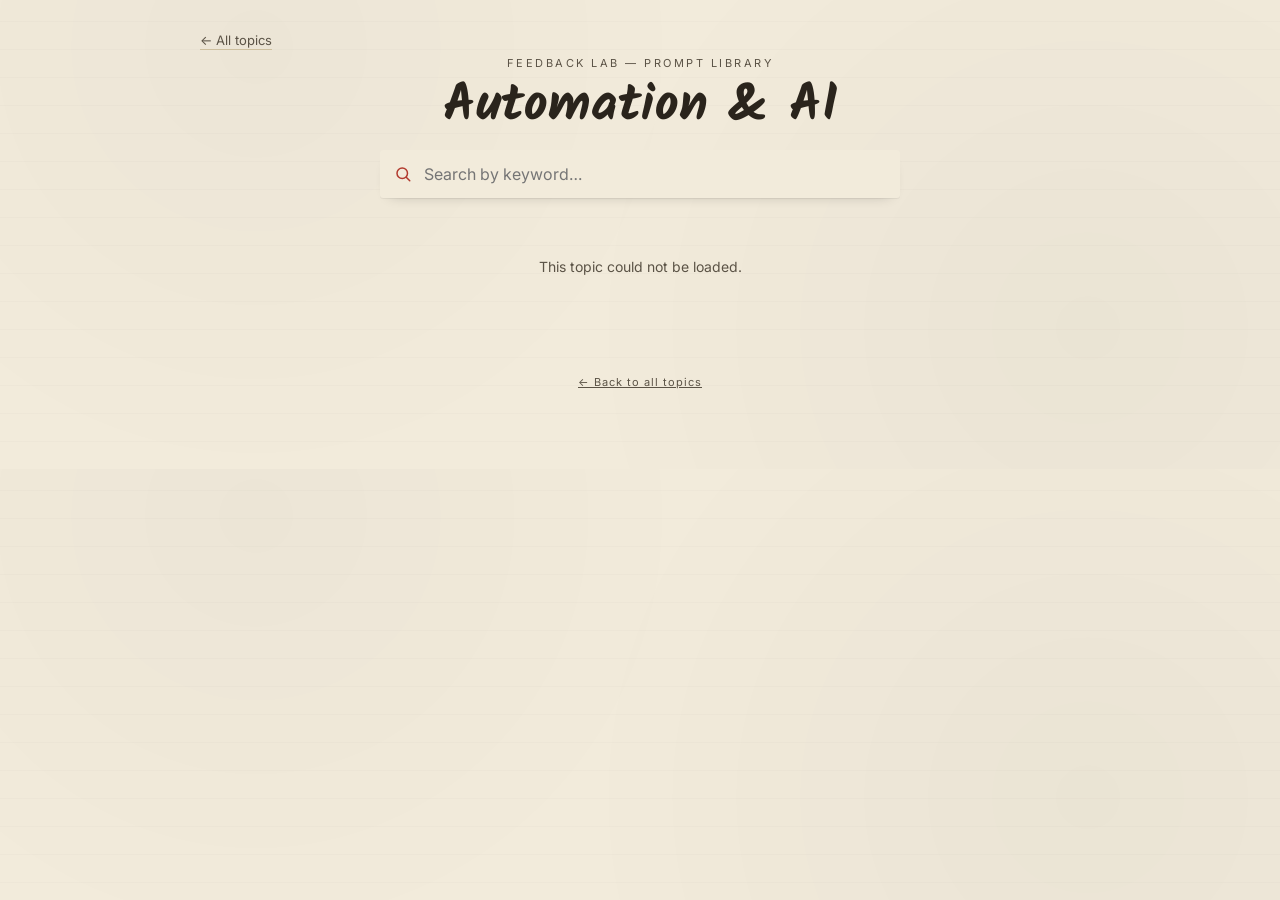
==== topics/automation-ai.html @ 8d467491 "Scaffold Promptownik site: styles, app logic, page templates Ports the approved paper-and-marker des" ====
<!DOCTYPE html>
<html lang="en">
<head>
<meta charset="UTF-8">
<meta name="viewport" content="width=device-width, initial-scale=1">
<title>Automation & AI — Promptownik</title>
<meta name="description" content="Ready-to-copy AI prompts for Automation & AI — Feedback Lab prompt library.">
<link rel="stylesheet" href="../assets/style.css">
</head>
<body data-topic="automation-ai">
<div class="wrap">

  <nav class="top-nav"><a href="../index.html">&larr; All topics</a></nav>

  <header>
    <div class="eyebrow">Feedback Lab — Prompt Library</div>
    <h1 data-role="topic-title">Automation & AI</h1>
  </header>

  <p class="topic-desc" data-role="topic-desc"></p>

  <div class="search-wrap" data-role="search-wrap">
    <div class="search-box">
      <svg viewBox="0 0 24 24" fill="none" stroke-width="2" stroke-linecap="round"><circle cx="11" cy="11" r="7"/><line x1="21" y1="21" x2="16.65" y2="16.65"/></svg>
      <label for="search-input" class="visually-hidden">Search all prompts</label>
      <input type="text" id="search-input" data-role="search-input" placeholder="Search by keyword…" autocomplete="off">
      <button type="button" class="search-clear" data-role="search-clear" aria-label="Clear search">&times;</button>
    </div>
    <div class="search-results" data-role="search-results"></div>
  </div>

  <div class="subtopic-list" data-role="subtopic-list"></div>

  <footer><a href="../index.html">&larr; Back to all topics</a></footer>

</div>

<script src="../assets/prompts.js"></script>
<script src="../assets/app.js"></script>
</body>
</html>
---- assets/style.css ----
/* Promptownik — Feedback Lab prompt library
   Paper-and-marker design system. Ported from the approved styl-demo.html. */

@import url('https://fonts.googleapis.com/css2?family=Kalam:wght@400;700&family=Source+Serif+4:opsz,wght@8..60,400;8..60,600&family=Inter:wght@400;500;600&display=swap');

:root{
  --paper:       #f2ebdb;
  --paper-deep:  #e6dcc4;
  --ink:         #2a241c;
  --ink-soft:    #5b5346;
  --red:         #b23a2e;
  --green:       #4a6350;
  --line:        #cdbf9e;
  --tape:        #e8d9a8;
}

*, *::before, *::after{ box-sizing:border-box; }

html{ -webkit-text-size-adjust:100%; }

body{
  margin:0;
  background: var(--paper);
  background-image:
    radial-gradient(circle at 20% 10%, rgba(0,0,0,0.025), transparent 40%),
    radial-gradient(circle at 85% 70%, rgba(0,0,0,0.03), transparent 45%),
    repeating-linear-gradient(0deg, transparent, transparent 27px, rgba(90,80,60,0.05) 28px);
  color: var(--ink);
  font-family: 'Source Serif 4', serif;
  padding: 32px 18px 80px;
  -webkit-tap-highlight-color: transparent;
}

.wrap{ max-width: 880px; margin: 0 auto; }

a{ color: inherit; }

button{ font: inherit; }

/* ===== TOP NAV ===== */
.top-nav{
  max-width: 880px;
  margin: 0 auto 8px;
  font-family:'Inter',sans-serif;
  font-size: 13px;
}
.top-nav a{
  color: var(--ink-soft);
  text-decoration:none;
  border-bottom: 1px solid var(--line);
  padding-bottom: 1px;
}
.top-nav a:hover, .top-nav a:focus-visible{ color: var(--red); border-color: var(--red); }

/* ===== HEADER ===== */
header{
  text-align:center;
  margin-bottom: 40px;
  position:relative;
}
header .eyebrow{
  font-family:'Inter',sans-serif;
  font-size:11px;
  letter-spacing:2.5px;
  text-transform:uppercase;
  color: var(--ink-soft);
  margin-bottom: 6px;
}
header h1{
  font-family:'Kalam', cursive;
  font-size: 44px;
  font-weight:700;
  margin: 0;
  color: var(--ink);
  position:relative;
  display:inline-block;
  line-height:1.2;
}
header h1 .underline{
  position:absolute;
  left:-4%;
  bottom:-6px;
  width:108%;
  height:10px;
}
header p.sub{
  font-size:15px;
  color: var(--ink-soft);
  margin-top:14px;
  font-style:italic;
  max-width: 520px;
  margin-left:auto;
  margin-right:auto;
}

@media (min-width:600px){
  header h1{ font-size:52px; }
}

/* ===== SEARCH BAR ===== */
.search-wrap{
  max-width: 520px;
  margin: 0 auto 20px;
  position: relative;
}
.search-box{ position: relative; }
.search-box input{
  width:100%;
  font-family:'Inter',sans-serif;
  font-size:16px;
  padding: 14px 18px 14px 44px;
  border: none;
  background: var(--paper);
  border-radius: 3px;
  outline:none;
  color: var(--ink);
  min-height:48px;
  box-shadow: 0 1px 0 rgba(0,0,0,0.05), 0 6px 14px -10px rgba(0,0,0,0.3);
}
.search-box input:focus-visible{ box-shadow: 0 0 0 2px var(--red); }
.search-box svg{
  position:absolute;
  left:14px; top:50%;
  transform: translateY(-50%);
  width:18px; height:18px;
  stroke: var(--red);
  pointer-events:none;
}
.search-clear{
  position:absolute;
  right:8px; top:50%;
  transform: translateY(-50%);
  background:none;
  border:none;
  color: var(--ink-soft);
  font-size:20px;
  line-height:1;
  padding:10px;
  cursor:pointer;
  display:none;
}
.search-wrap.has-value .search-clear{ display:block; }

.search-results{
  position:relative;
  margin-top: 8px;
  background: var(--paper);
  border-radius: 3px;
  box-shadow: 0 1px 0 rgba(0,0,0,0.05), 0 10px 20px -12px rgba(0,0,0,0.35);
  max-height: 60vh;
  overflow-y:auto;
  display:none;
}
.search-wrap.searching .search-results{ display:block; }

.search-result{
  display:block;
  width:100%;
  text-align:left;
  padding: 12px 16px;
  border-bottom: 1px solid var(--line);
  background:none;
  border-left:none; border-right:none; border-top:none;
  cursor:pointer;
  font-family:'Inter',sans-serif;
  min-height:44px;
}
.search-result:last-child{ border-bottom:none; }
.search-result:hover, .search-result:focus-visible{ background: var(--paper-deep); }
.search-result .r-topic{
  font-size:10.5px;
  letter-spacing:1px;
  text-transform:uppercase;
  color: var(--red);
  display:block;
  margin-bottom:3px;
}
.search-result .r-name{
  font-size:14.5px;
  font-weight:600;
  color: var(--ink);
  display:block;
  margin-bottom:3px;
}
.search-result .r-snippet{
  font-size:12.5px;
  color: var(--ink-soft);
  display:block;
  line-height:1.4;
}
.search-result mark{
  background: var(--tape);
  color: var(--ink);
  border-radius:2px;
  padding:0 1px;
}
.search-empty{
  padding: 16px;
  font-family:'Inter',sans-serif;
  font-size:13.5px;
  color: var(--ink-soft);
  text-align:center;
}

/* ===== CATEGORY GRID (index.html) ===== */
.grid{
  display:grid;
  grid-template-columns: repeat(auto-fit, minmax(190px, 1fr));
  gap: 18px;
  margin-bottom: 40px;
}
@media (max-width:479px){
  .grid{ grid-template-columns: 1fr; }
}
.card{
  background: var(--paper-deep);
  padding: 22px 18px 20px;
  border-radius: 2px;
  cursor:pointer;
  transform: rotate(var(--r,0deg));
  box-shadow: 0 1px 0 rgba(0,0,0,0.05), 0 8px 16px -10px rgba(0,0,0,0.25);
  transition: transform .15s ease;
  position:relative;
  display:block;
  text-decoration:none;
  color: inherit;
}
.card:nth-child(13n+1){ --r: -1.2deg; }
.card:nth-child(13n+2){ --r: 0.8deg; }
.card:nth-child(13n+3){ --r: -0.5deg; }
.card:nth-child(13n+4){ --r: 1.1deg; }
.card:nth-child(13n+5){ --r: -0.9deg; }
.card:nth-child(13n+6){ --r: 0.4deg; }
.card:nth-child(13n+7){ --r: -1.4deg; }
.card:nth-child(13n+8){ --r: 0.6deg; }
.card:nth-child(13n+9){ --r: -0.3deg; }
.card:nth-child(13n+10){ --r: 1.3deg; }
.card:nth-child(13n+11){ --r: -0.7deg; }
.card:nth-child(13n+12){ --r: 0.9deg; }
.card:nth-child(13n+13){ --r: -1deg; }
.card:hover, .card:focus-visible{ transform: rotate(0deg) translateY(-3px); }

.card .tape{
  position:absolute;
  top:-10px; left: 50%;
  transform: translateX(-50%) rotate(-2deg);
  width:60px; height:22px;
  background: var(--tape);
  opacity:0.75;
}
.card h2{
  font-family:'Kalam', cursive;
  font-size: 21px;
  margin: 6px 0 8px;
  color: var(--ink);
  font-weight:700;
}
.card p{
  font-family:'Inter',sans-serif;
  font-size:12.5px;
  color: var(--ink-soft);
  margin:0;
  line-height:1.5;
}
.card .count{
  font-family:'Inter',sans-serif;
  font-size:11px;
  color: var(--red);
  margin-top:10px;
  display:block;
  font-weight:600;
}
.grid.filtered .card.no-match{ display:none; }

/* ===== TOPIC PAGE HEADER ===== */
.topic-desc{
  text-align:center;
  font-family:'Inter',sans-serif;
  font-size:13.5px;
  color: var(--ink-soft);
  max-width: 560px;
  margin: -28px auto 36px;
}

/* ===== SUBTOPIC ACCORDION ===== */
.subtopic-list{
  display:flex;
  flex-direction:column;
  gap: 10px;
  margin-bottom: 60px;
}

.subtopic{
  background: var(--paper-deep);
  border-radius:2px;
  box-shadow: 0 1px 0 rgba(0,0,0,0.04);
}

.subtopic-header{
  display:flex;
  justify-content:space-between;
  align-items:center;
  gap: 16px;
  width:100%;
  background:none;
  border:none;
  text-align:left;
  cursor:pointer;
  padding: 16px 18px;
  min-height:44px;
  font-family:'Kalam', cursive;
  font-size:19px;
  color: var(--ink);
}
.subtopic-header .toggle{
  font-size:12.5px;
  color: var(--ink-soft);
  font-family:'Inter',sans-serif;
  flex-shrink:0;
  white-space:nowrap;
}
.subtopic.open .subtopic-header .toggle::after{ content:"Collapse \25B2"; }
.subtopic:not(.open) .subtopic-header .toggle::after{ content:"Expand \25BC"; }

.subtopic-body{
  padding: 0 12px 16px;
  display:flex;
  flex-direction:column;
  gap: 8px;
}
.subtopic:not(.open) .subtopic-body{ display:none; }

/* ===== PROMPT CARD ===== */
.prompt-card{
  background: var(--paper);
  border-bottom: 1px solid var(--line);
  padding: 4px;
}
.prompt-card:last-child{ border-bottom:none; }

.prompt-header{
  display:flex;
  justify-content:space-between;
  align-items:center;
  gap: 16px;
  width:100%;
  background:none;
  border:none;
  text-align:left;
  cursor:pointer;
  padding: 12px 8px;
  min-height:44px;
}
.prompt-header .title{
  font-family:'Inter',sans-serif;
  font-weight:500;
  font-size:15px;
  color: var(--ink);
}
.prompt-header .toggle{
  font-size:12.5px;
  color: var(--ink-soft);
  font-family:'Inter',sans-serif;
  flex-shrink:0;
  white-space:nowrap;
}
.prompt-card.open .prompt-header .toggle::after{ content:"Collapse \25B2"; }
.prompt-card:not(.open) .prompt-header .toggle::after{ content:"Expand \25BC"; }

.prompt-body{
  margin: 0 8px 14px;
  font-size:14.5px;
  line-height:1.7;
  color: var(--ink);
  background: #ffffffaa;
  padding: 16px 18px;
  border-left: 3px solid var(--green);
  position:relative;
}
.prompt-card:not(.open) .prompt-body{ display:none; }

.prompt-body p{ margin: 0 0 14px; white-space:pre-wrap; }

/* stamp accent on expanded prompt */
.prompt-card.open .prompt-body::before{
  content:"OK";
  position:absolute;
  top:8px; right:14px;
  font-family:'Kalam',cursive;
  font-size:20px;
  color: var(--green);
  border:2.5px solid var(--green);
  border-radius:50%;
  width:34px; height:34px;
  display:flex; align-items:center; justify-content:center;
  transform: rotate(-12deg);
  opacity:0.55;
}

.copy-btn{
  font-family:'Inter',sans-serif;
  font-size:13px;
  font-weight:600;
  letter-spacing:0.3px;
  color: #fff;
  background: var(--red);
  border:none;
  padding: 10px 18px;
  border-radius:2px;
  cursor:pointer;
  display:inline-flex;
  align-items:center;
  gap:6px;
  min-height:44px;
}
.copy-btn.copied{ background: var(--green); }

.subtopic.filtered-out,
.prompt-card.filtered-out{ display:none; }

.no-results{
  text-align:center;
  font-family:'Inter',sans-serif;
  font-size:14px;
  color: var(--ink-soft);
  padding: 40px 20px;
}

footer{
  text-align:center;
  font-family:'Inter',sans-serif;
  font-size:11px;
  color: var(--ink-soft);
  letter-spacing:1px;
  margin-top: 40px;
}
footer a{ color: var(--ink-soft); }

.visually-hidden{
  position:absolute;
  width:1px; height:1px;
  padding:0; margin:-1px;
  overflow:hidden;
  clip: rect(0,0,0,0);
  white-space:nowrap;
  border:0;
}
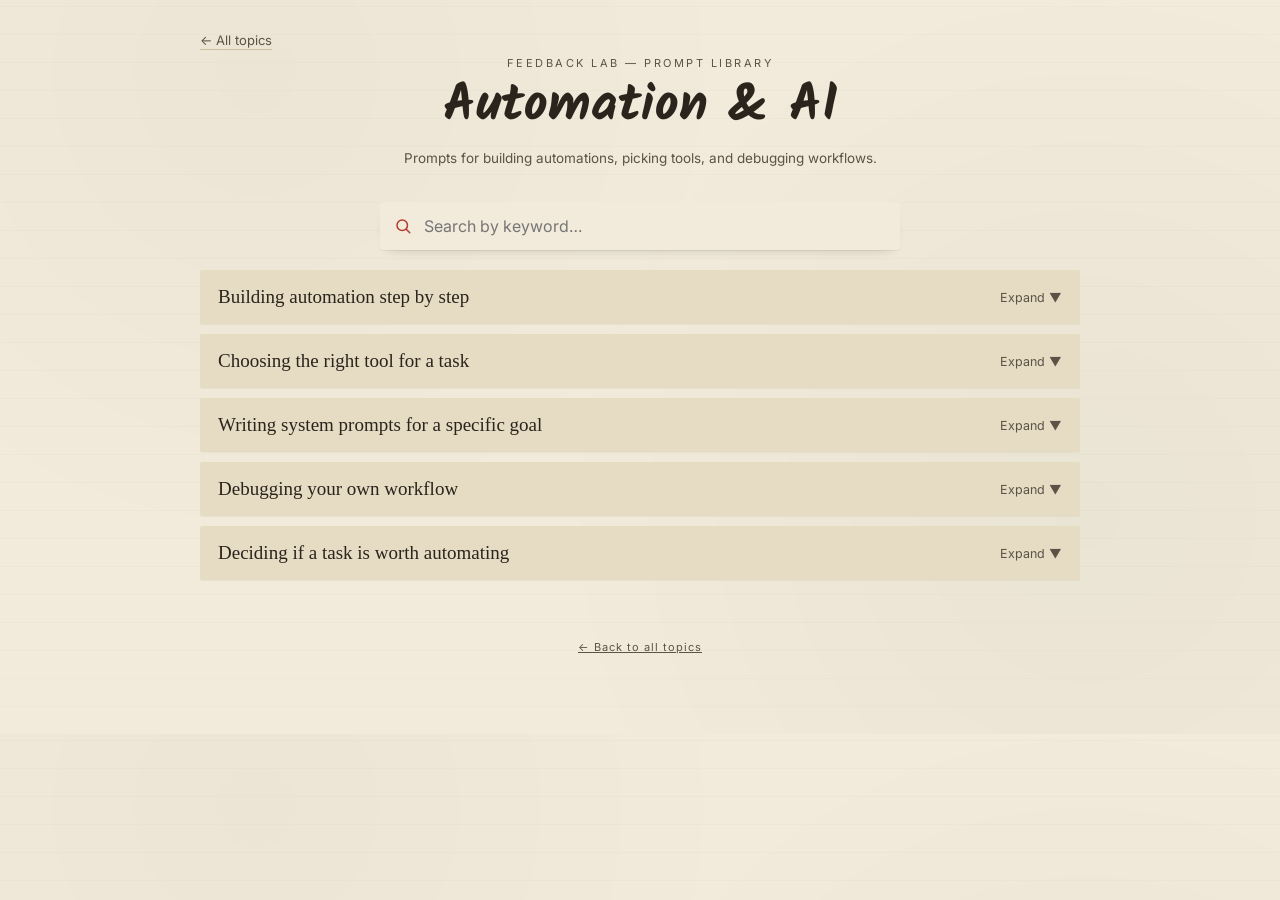
==== commit d4710863: "Rename site to Promptbook; prep app.js for per-prompt titles app.js now expects prompts as {title, t" ====
--- a/topics/automation-ai.html
+++ b/topics/automation-ai.html
@@ -3,7 +3,7 @@
 <head>
 <meta charset="UTF-8">
 <meta name="viewport" content="width=device-width, initial-scale=1">
-<title>Automation & AI — Promptownik</title>
+<title>Automation & AI — Promptbook</title>
 <meta name="description" content="Ready-to-copy AI prompts for Automation & AI — Feedback Lab prompt library.">
 <link rel="stylesheet" href="../assets/style.css">
 </head>
--- a/assets/style.css
+++ b/assets/style.css
@@ -1,4 +1,4 @@
-/* Promptownik — Feedback Lab prompt library
+/* Promptbook — Feedback Lab prompt library
    Paper-and-marker design system. Ported from the approved styl-demo.html. */
 
 @import url('https://fonts.googleapis.com/css2?family=Kalam:wght@400;700&family=Source+Serif+4:opsz,wght@8..60,400;8..60,600&family=Inter:wght@400;500;600&display=swap');
